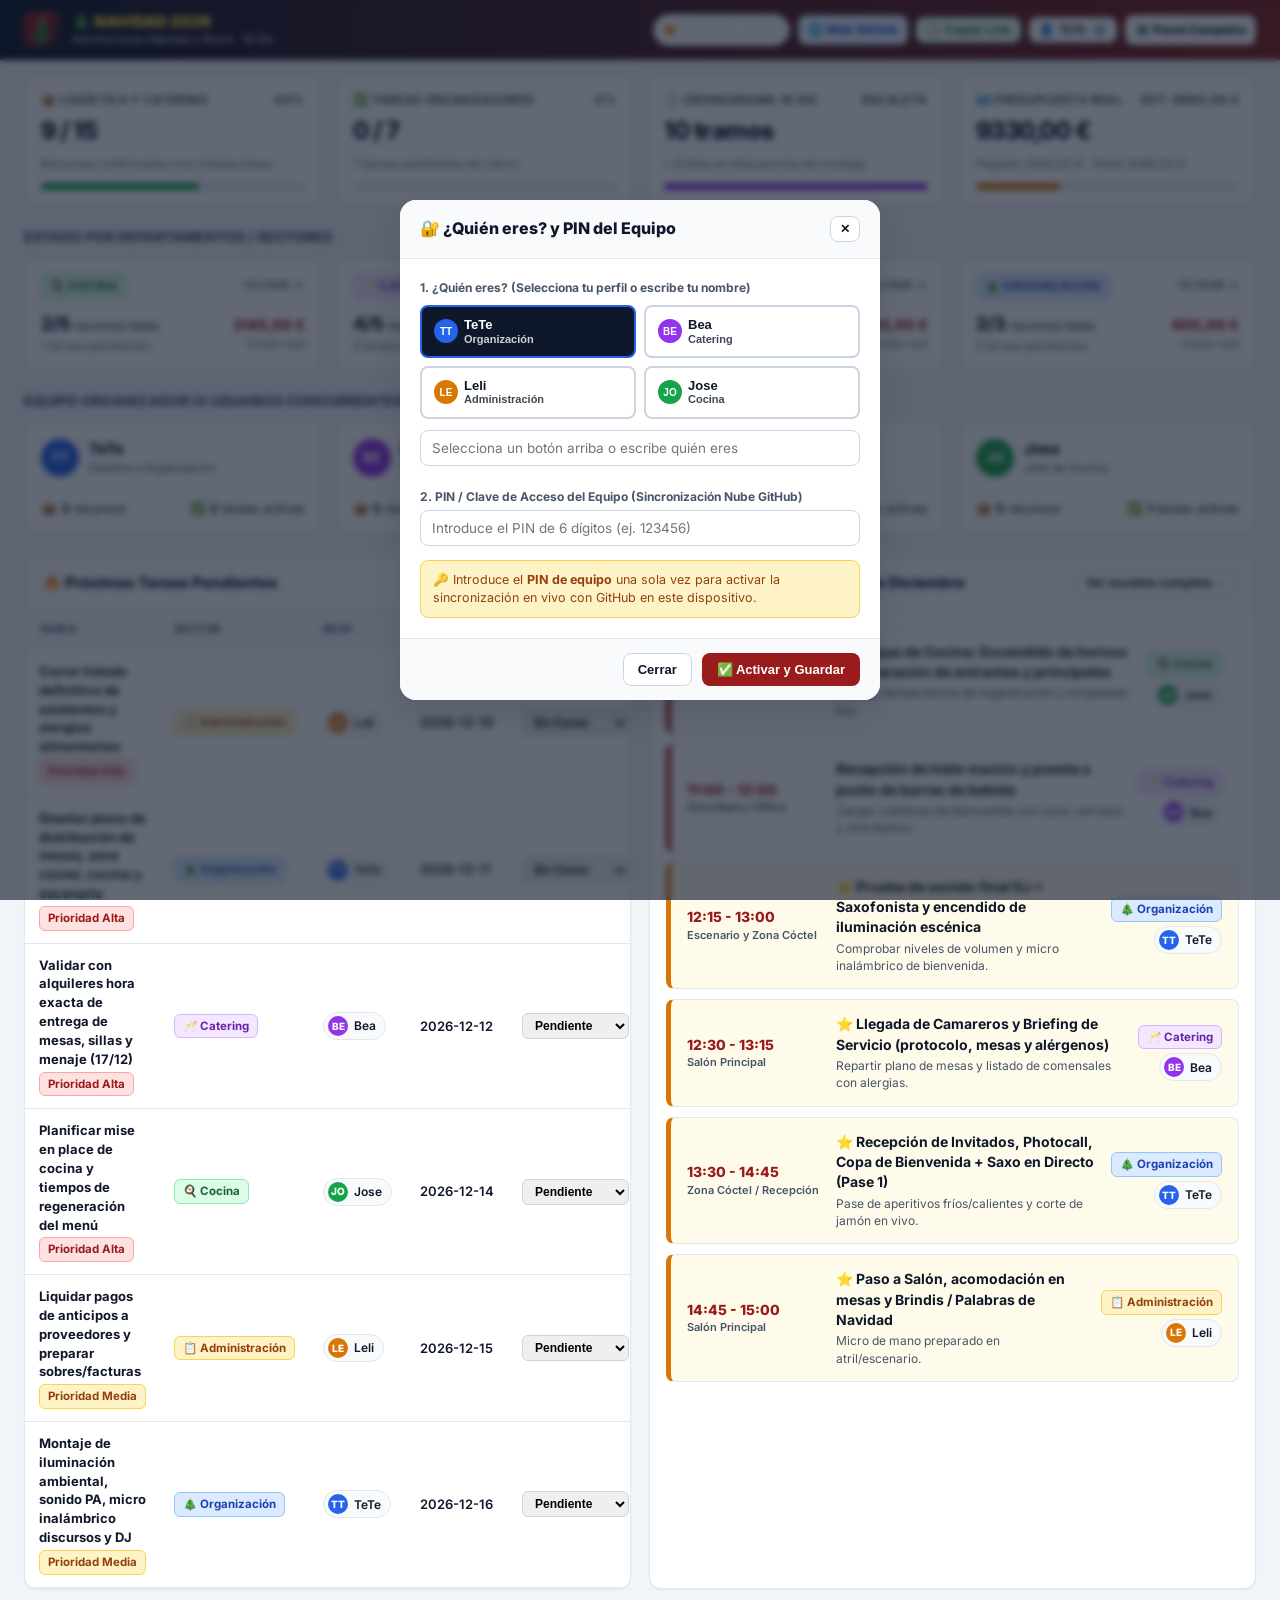
==== movil.html @ 17a79765 "Actualizar movil.html en GitHub Pages (PIN ejemplo genérico, stock y web móvil)" ====
<!DOCTYPE html>
<html lang="es">
<head>
  <meta charset="UTF-8" />
  <meta name="viewport" content="width=device-width, initial-scale=1.0, maximum-scale=5.0, viewport-fit=cover" />
  <title>Navidad 2026 · Modo Sencillo Compañeros (Móvil / Tablet)</title>
  <meta name="description" content="Acceso rápido para incorporar ideas, solicitudes, comidas, utensilios, decoración y consultar/actualizar el stock de la Fiesta de Navidad 2026." />

  <meta name="theme-color" content="#991b1b" />
  <meta name="apple-mobile-web-app-capable" content="yes" />
  <meta name="mobile-web-app-capable" content="yes" />
  <meta name="apple-mobile-web-app-status-bar-style" content="black-translucent" />
  <meta name="apple-mobile-web-app-title" content="Navidad 2026" />

  <link rel="manifest" href="manifest.json" />
  <link rel="icon" type="image/svg+xml" href="img/icon.svg" />
  <link rel="apple-touch-icon" sizes="180x180" href="img/apple-touch-icon.png" />

  <link rel="preconnect" href="https://fonts.googleapis.com" />
  <link rel="preconnect" href="https://fonts.gstatic.com" crossorigin />
  <link href="https://fonts.googleapis.com/css2?family=Inter:wght@400;500;600;700;800;900&display=swap" rel="stylesheet" />

  <link rel="stylesheet" href="css/styles.css" />
</head>
<body data-mode="movil-only">

  <!-- CABECERA ULTRA SENCILLA PARA TELÉFONO Y TABLET -->
  <header class="topbar" style="background:linear-gradient(90deg,#0f172a 0%,#7f1d1d 100%);color:#fff;border-bottom:none;">
    <div class="topbar-left">
      <img src="img/icon.svg" alt="Navidad 2026" style="width:36px;height:36px;border-radius:8px;" />
      <div>
        <div style="font-weight:900;font-size:15.5px;color:#fde047;line-height:1.15;">🎄 NAVIDAD 2026</div>
        <div style="font-size:11.5px;color:#e2e8f0;">Aportaciones Rápidas y Stock · 18 Dic</div>
      </div>
    </div>

    <div class="topbar-actions">
      <div id="sync-status-btn" class="sync-indicator synced" onclick="App.syncNow(true)" title="Sincronizar ahora">
        <span class="sync-dot"></span>
        <span id="sync-status-text">Sincronizado</span>
      </div>

      <a href="https://visualxet.github.io/Navidad2026/" target="_blank" rel="noopener"
        class="btn btn-secondary btn-sm"
        style="background:#eff6ff;border-color:#93c5fd;color:#1d4ed8;font-weight:800;text-decoration:none;"
        title="Abrir Web Online en GitHub Pages">
        🌐 Web GitHub
      </a>

      <button type="button" class="btn btn-secondary btn-sm" onclick="App.copyGitHubLink()"
        id="copy-gh-link-btn"
        style="background:#f0fdf4;border-color:#86efac;color:#166534;font-weight:800;"
        title="Copiar enlace de la web para enviar a compañeros">
        📋 Copiar Link
      </button>

      <button class="btn btn-secondary btn-sm" onclick="App.openAuthModal()" title="Configurar usuario o PIN">
        👤 <span id="topbar-user-label">TeTe</span> ⚙️
      </button>

      <a href="index.html" class="btn btn-secondary btn-sm" style="text-decoration:none;font-weight:800;">
        💻 Panel Completo
      </a>
    </div>
  </header>

  <!-- CONTENEDOR PRINCIPAL MÓVIL / TABLET -->
  <main class="content-container" id="main-view-container" style="padding-top:14px;padding-bottom:40px;">
    <!-- Se inyecta dinámicamente desde js/app.js (renderQuickMobileView) -->
  </main>

  <!-- MODAL UNIVERSAL CRUD (Para editar algún detalle si se desea) -->
  <div class="modal-backdrop" id="crud-modal">
    <div class="modal-box">
      <div class="modal-header">
        <h3 class="modal-title" id="crud-modal-title">Editar Registro</h3>
        <button class="btn btn-secondary btn-sm" onclick="App.closeCrudModal()">✕</button>
      </div>
      <form id="crud-form" onsubmit="App.saveCrudForm(event)">
        <div class="modal-body" id="crud-modal-body"></div>
        <div class="modal-footer">
          <button type="button" class="btn btn-danger" id="crud-delete-btn" style="margin-right:auto;display:none;" onclick="App.deleteCrudRecord()">
            🗑️ Eliminar
          </button>
          <button type="button" class="btn btn-secondary" onclick="App.closeCrudModal()">Cancelar</button>
          <button type="submit" class="btn btn-primary">💾 Guardar</button>
        </div>
      </form>
    </div>
  </div>

  <!-- MODAL DE IDENTIFICACIÓN DE USUARIO Y CLAVE PIN -->
  <div class="modal-backdrop" id="auth-modal">
    <div class="modal-box" style="max-width:480px;">
      <div class="modal-header">
        <h3 class="modal-title">🔐 ¿Quién eres? y PIN del Equipo</h3>
        <button class="btn btn-secondary btn-sm" onclick="App.closeAuthModal()">✕</button>
      </div>
      <form onsubmit="App.saveAuthModal(event)">
        <div class="modal-body">
          <div class="form-group">
            <label for="auth-user-name-input">1. ¿Quién eres? (Selecciona tu perfil o escribe tu nombre)</label>
            <div id="auth-user-grid" style="display:grid;grid-template-columns:repeat(2,1fr);gap:8px;margin-top:4px;"></div>
            <input
              type="text"
              id="auth-user-name-input"
              class="form-control"
              style="margin-top:6px;"
              placeholder="Selecciona un botón arriba o escribe quién eres"
              oninput="App.handleUserNameInput(this.value)"
            />
          </div>

          <div class="form-group" style="margin-top:8px;">
            <label for="auth-pin-input">2. PIN / Clave de Acceso del Equipo (Sincronización Nube GitHub)</label>
            <input
              type="password"
              id="auth-pin-input"
              class="form-control"
              placeholder="Introduce el PIN de 6 dígitos (ej. 123456)"
              autocomplete="current-password"
            />
          </div>

          <div id="auth-status-box" style="padding:10px 12px;border-radius:8px;font-size:12.5px;background:#f8fafc;border:1px solid #cbd5e1;">
            Estado actual: Comprobando credenciales...
          </div>
        </div>
        <div class="modal-footer">
          <button type="button" class="btn btn-secondary" onclick="App.closeAuthModal()">Cerrar</button>
          <button type="submit" class="btn btn-primary">✅ Activar y Guardar</button>
        </div>
      </form>
    </div>
  </div>

  <section id="print-document" aria-hidden="true"></section>
  <script src="js/app.js"></script>
</body>
</html>
---- css/styles.css ----
:root {
  --bg-body: #f1f5f9;
  --bg-surface: #ffffff;
  --bg-subtle: #f8fafc;
  --text-main: #0f172a;
  --text-muted: #475569;
  --text-light: #64748b;
  --border-color: #e2e8f0;
  --border-strong: #cbd5e1;

  --brand-primary: #991b1b;
  --brand-primary-hover: #7f1d1d;
  --brand-gold: #ca8a04;
  --brand-gold-soft: #fef9c3;
  --brand-dark: #0f172a;

  /* Colores de Sector */
  --sec-cocina-bg: #dcfce7;
  --sec-cocina-text: #166534;
  --sec-cocina-border: #86efac;

  --sec-catering-bg: #f3e8ff;
  --sec-catering-text: #6b21a8;
  --sec-catering-border: #d8b4fe;

  --sec-admin-bg: #fef3c7;
  --sec-admin-text: #92400e;
  --sec-admin-border: #fcd34d;

  --sec-org-bg: #dbeafe;
  --sec-org-text: #1e40af;
  --sec-org-border: #93c5fd;

  --radius-sm: 8px;
  --radius-md: 12px;
  --radius-lg: 16px;
  --shadow-sm: 0 1px 2px rgba(15, 23, 42, 0.06);
  --shadow-md: 0 4px 12px rgba(15, 23, 42, 0.08);
  --shadow-lg: 0 12px 28px rgba(15, 23, 42, 0.14);
}

* {
  box-sizing: border-box;
  margin: 0;
  padding: 0;
  -webkit-tap-highlight-color: transparent;
}

html, body {
  font-family: 'Inter', -apple-system, BlinkMacSystemFont, "Segoe UI", Roboto, sans-serif;
  background-color: var(--bg-body);
  color: var(--text-main);
  line-height: 1.45;
  font-size: 14px;
  min-height: 100vh;
}

/* ==========================================================================
   LAYOUT PRINCIPAL (DESKTOP + TABLET + MOBILE PWA)
   ========================================================================== */
.app-shell {
  display: flex;
  min-height: 100vh;
}

/* Sidebar Escritorio */
.sidebar {
  width: 260px;
  background: linear-gradient(180deg, #0f172a 0%, #1e1b4b 60%, #450a0a 100%);
  color: #fff;
  display: flex;
  flex-direction: column;
  position: fixed;
  top: 0;
  left: 0;
  bottom: 0;
  z-index: 40;
  box-shadow: var(--shadow-md);
}

.sidebar-brand {
  padding: 20px 18px;
  border-bottom: 1px solid rgba(255, 255, 255, 0.1);
  display: flex;
  align-items: center;
  gap: 12px;
}

.sidebar-brand img {
  width: 44px;
  height: 44px;
  border-radius: 10px;
  flex-shrink: 0;
}

.sidebar-brand-title {
  font-weight: 800;
  font-size: 16px;
  letter-spacing: -0.02em;
  color: #fde047;
}

.sidebar-brand-sub {
  font-size: 11px;
  color: #cbd5e1;
  margin-top: 2px;
}

.sidebar-user-card {
  margin: 14px 14px 8px;
  padding: 12px;
  background: rgba(255, 255, 255, 0.08);
  border: 1px solid rgba(255, 255, 255, 0.14);
  border-radius: var(--radius-md);
  display: flex;
  align-items: center;
  justify-content: space-between;
  gap: 10px;
}

.user-avatar {
  width: 36px;
  height: 36px;
  border-radius: 50%;
  display: inline-flex;
  align-items: center;
  justify-content: center;
  font-weight: 800;
  font-size: 13px;
  color: #fff;
  flex-shrink: 0;
}

.sidebar-nav {
  flex: 1;
  padding: 10px 12px;
  display: flex;
  flex-direction: column;
  gap: 4px;
  overflow-y: auto;
}

.nav-btn {
  display: flex;
  align-items: center;
  gap: 11px;
  width: 100%;
  padding: 11px 14px;
  border: none;
  border-radius: var(--radius-sm);
  background: transparent;
  color: #cbd5e1;
  font-size: 13.5px;
  font-weight: 600;
  text-align: left;
  cursor: pointer;
  transition: all 0.15s ease;
}

.nav-btn:hover {
  background: rgba(255, 255, 255, 0.08);
  color: #fff;
}

.nav-btn.active {
  background: linear-gradient(90deg, #b91c1c 0%, #991b1b 100%);
  color: #fff;
  box-shadow: 0 4px 12px rgba(185, 28, 28, 0.35);
}

.nav-btn .nav-badge {
  margin-left: auto;
  background: rgba(255, 255, 255, 0.16);
  color: #fff;
  font-size: 11px;
  padding: 2px 7px;
  border-radius: 99px;
}

.sidebar-footer {
  padding: 14px;
  border-top: 1px solid rgba(255, 255, 255, 0.1);
  display: flex;
  flex-direction: column;
  gap: 8px;
}

/* Contenido Principal */
.main-area {
  flex: 1;
  margin-left: 260px;
  display: flex;
  flex-direction: column;
  min-width: 0;
  padding-bottom: 40px;
}

/* Cabecera Superior y Estado de Sincronización */
.topbar {
  background: var(--bg-surface);
  border-bottom: 1px solid var(--border-color);
  padding: 12px 24px;
  display: flex;
  align-items: center;
  justify-content: space-between;
  gap: 14px;
  position: sticky;
  top: 0;
  z-index: 30;
  flex-wrap: wrap;
}

.topbar-left {
  display: flex;
  align-items: center;
  gap: 12px;
}

.view-title {
  font-size: 18px;
  font-weight: 800;
  color: var(--text-main);
  letter-spacing: -0.02em;
}

.countdown-pill {
  background: #fef2f2;
  border: 1px solid #fecaca;
  color: #991b1b;
  font-weight: 700;
  font-size: 12px;
  padding: 4px 10px;
  border-radius: 99px;
  display: inline-flex;
  align-items: center;
  gap: 5px;
}

.topbar-actions {
  display: flex;
  align-items: center;
  gap: 8px;
  flex-wrap: wrap;
}

/* Indicador de Sincronización */
.sync-indicator {
  display: inline-flex;
  align-items: center;
  gap: 6px;
  padding: 6px 12px;
  border-radius: 99px;
  font-size: 12px;
  font-weight: 600;
  border: 1px solid var(--border-color);
  background: var(--bg-subtle);
  cursor: pointer;
}

.sync-dot {
  width: 8px;
  height: 8px;
  border-radius: 50%;
  background: #94a3b8;
}

.sync-indicator.synced .sync-dot { background: #16a34a; box-shadow: 0 0 0 3px #dcfce7; }
.sync-indicator.syncing .sync-dot { background: #2563eb; animation: pulse 1s infinite; }
.sync-indicator.pending .sync-dot { background: #d97706; box-shadow: 0 0 0 3px #fef3c7; }
.sync-indicator.error .sync-dot { background: #dc2626; box-shadow: 0 0 0 3px #fee2e2; }

@keyframes pulse {
  0%, 100% { opacity: 1; transform: scale(1); }
  50% { opacity: 0.4; transform: scale(1.25); }
}

/* ==========================================================================
   BARRA GLOBAL DE FILTROS TRANSVERSALES (4 SECTORES + 4 USUARIOS + BÚSQUEDA)
   ========================================================================== */
.global-filter-bar {
  background: #fff;
  border-bottom: 1px solid var(--border-color);
  padding: 12px 24px;
  display: flex;
  flex-direction: column;
  gap: 10px;
  box-shadow: var(--shadow-sm);
}

.filter-row {
  display: flex;
  align-items: center;
  justify-content: space-between;
  gap: 12px;
  flex-wrap: wrap;
}

.sector-pills, .user-pills {
  display: flex;
  align-items: center;
  gap: 6px;
  flex-wrap: wrap;
}

.filter-label {
  font-size: 11px;
  font-weight: 700;
  text-transform: uppercase;
  letter-spacing: 0.04em;
  color: var(--text-light);
  margin-right: 4px;
}

.pill-btn {
  border: 1px solid var(--border-color);
  background: var(--bg-subtle);
  color: var(--text-muted);
  padding: 5px 11px;
  border-radius: 99px;
  font-size: 12.5px;
  font-weight: 600;
  cursor: pointer;
  display: inline-flex;
  align-items: center;
  gap: 5px;
  transition: all 0.15s ease;
}

.pill-btn:hover {
  border-color: var(--border-strong);
  color: var(--text-main);
}

.pill-btn.active {
  background: var(--brand-dark);
  color: #fff;
  border-color: var(--brand-dark);
}

.pill-btn[data-sector="Cocina"].active { background: #15803d; border-color: #15803d; color: #fff; }
.pill-btn[data-sector="Catering"].active { background: #7e22ce; border-color: #7e22ce; color: #fff; }
.pill-btn[data-sector="Administración"].active { background: #b45309; border-color: #b45309; color: #fff; }
.pill-btn[data-sector="Organización"].active { background: #1d4ed8; border-color: #1d4ed8; color: #fff; }

.filter-controls {
  display: flex;
  align-items: center;
  gap: 8px;
  flex-wrap: wrap;
  flex: 1;
  justify-content: flex-end;
}

.search-input, .select-filter {
  padding: 7px 11px;
  border: 1px solid var(--border-strong);
  border-radius: var(--radius-sm);
  font-size: 13px;
  background: #fff;
  color: var(--text-main);
}

.search-input {
  min-width: 210px;
}

/* ==========================================================================
   CONTENEDOR DE VISTAS, TARJETAS KPI Y TABLAS
   ========================================================================== */
.content-container {
  padding: 20px 24px;
  max-width: 1680px;
  width: 100%;
  margin: 0 auto;
}

.kpi-grid {
  display: grid;
  grid-template-columns: repeat(4, 1fr);
  gap: 14px;
  margin-bottom: 20px;
}

.kpi-card {
  background: var(--bg-surface);
  border: 1px solid var(--border-color);
  border-radius: var(--radius-md);
  padding: 16px;
  box-shadow: var(--shadow-sm);
  display: flex;
  flex-direction: column;
  gap: 6px;
}

.kpi-card-header {
  display: flex;
  align-items: center;
  justify-content: space-between;
  font-size: 12px;
  font-weight: 700;
  color: var(--text-muted);
  text-transform: uppercase;
  letter-spacing: 0.03em;
}

.kpi-value {
  font-size: 24px;
  font-weight: 800;
  color: var(--text-main);
  letter-spacing: -0.02em;
}

.kpi-sub {
  font-size: 12px;
  color: var(--text-light);
}

.progress-bar-track {
  width: 100%;
  height: 7px;
  background: #e2e8f0;
  border-radius: 99px;
  overflow: hidden;
  margin-top: 4px;
}

.progress-bar-fill {
  height: 100%;
  border-radius: 99px;
  transition: width 0.3s ease;
}

/* Botones de Acción */
.btn {
  display: inline-flex;
  align-items: center;
  justify-content: center;
  gap: 6px;
  padding: 8px 14px;
  border-radius: var(--radius-sm);
  font-size: 13px;
  font-weight: 600;
  cursor: pointer;
  border: 1px solid transparent;
  transition: all 0.15s ease;
  white-space: nowrap;
}

.btn-primary {
  background: var(--brand-primary);
  color: #fff;
}
.btn-primary:hover { background: var(--brand-primary-hover); }

.btn-secondary {
  background: #fff;
  color: var(--text-main);
  border-color: var(--border-strong);
}
.btn-secondary:hover { background: var(--bg-subtle); }

.btn-dark {
  background: var(--brand-dark);
  color: #fff;
}
.btn-dark:hover { background: #1e293b; }

.btn-sm {
  padding: 5px 9px;
  font-size: 12px;
}

.btn-danger {
  background: #fee2e2;
  color: #b91c1c;
  border-color: #fecaca;
}
.btn-danger:hover { background: #fecaca; }

/* Badges de Sector, Estado, Prioridad */
.badge {
  display: inline-flex;
  align-items: center;
  gap: 4px;
  padding: 3px 8px;
  border-radius: 6px;
  font-size: 11.5px;
  font-weight: 700;
  white-space: nowrap;
}

.sector-Cocina { background: var(--sec-cocina-bg); color: var(--sec-cocina-text); border: 1px solid var(--sec-cocina-border); }
.sector-Catering { background: var(--sec-catering-bg); color: var(--sec-catering-text); border: 1px solid var(--sec-catering-border); }
.sector-Administración { background: var(--sec-admin-bg); color: var(--sec-admin-text); border: 1px solid var(--sec-admin-border); }
.sector-Organización { background: var(--sec-org-bg); color: var(--sec-org-text); border: 1px solid var(--sec-org-border); }

.status-Pendiente { background: #f1f5f9; color: #475569; border: 1px solid #cbd5e1; }
.status-Solicitado, .status-EnCurso, .status-Parcial { background: #fef3c7; color: #92400e; border: 1px solid #fcd34d; }
.status-Confirmado { background: #dbeafe; color: #1e40af; border: 1px solid #93c5fd; }
.status-EnInstalaciones { background: #e0e7ff; color: #3730a3; border: 1px solid #a5b4fc; }
.status-Completado, .status-Completada, .status-Pagado { background: #dcfce7; color: #166534; border: 1px solid #86efac; }

.prio-Alta { background: #fee2e2; color: #991b1b; border: 1px solid #fca5a5; }
.prio-Media { background: #fef3c7; color: #92400e; border: 1px solid #fcd34d; }
.prio-Baja { background: #e0f2fe; color: #075985; border: 1px solid #7dd3fc; }

.user-chip {
  display: inline-flex;
  align-items: center;
  gap: 6px;
  padding: 3px 9px 3px 4px;
  border-radius: 99px;
  background: var(--bg-subtle);
  border: 1px solid var(--border-color);
  font-size: 12px;
  font-weight: 600;
}

.user-chip-dot {
  width: 20px;
  height: 20px;
  border-radius: 50%;
  color: #fff;
  font-size: 10px;
  font-weight: 800;
  display: inline-flex;
  align-items: center;
  justify-content: center;
}

/* Paneles y Tablas */
.panel-card {
  background: var(--bg-surface);
  border: 1px solid var(--border-color);
  border-radius: var(--radius-md);
  box-shadow: var(--shadow-sm);
  margin-bottom: 20px;
  overflow: hidden;
}

.panel-header {
  padding: 14px 18px;
  border-bottom: 1px solid var(--border-color);
  display: flex;
  align-items: center;
  justify-content: space-between;
  gap: 12px;
  flex-wrap: wrap;
  background: #fcfcfd;
}

.panel-title {
  font-size: 15px;
  font-weight: 800;
  color: var(--text-main);
  display: flex;
  align-items: center;
  gap: 8px;
}

.table-responsive {
  width: 100%;
  overflow-x: auto;
}

.data-table {
  width: 100%;
  border-collapse: collapse;
  text-align: left;
}

.data-table th {
  background: var(--bg-subtle);
  color: var(--text-muted);
  font-size: 11px;
  font-weight: 700;
  text-transform: uppercase;
  letter-spacing: 0.04em;
  padding: 11px 14px;
  border-bottom: 1px solid var(--border-color);
  white-space: nowrap;
}

.data-table td {
  padding: 12px 14px;
  border-bottom: 1px solid var(--border-color);
  vertical-align: middle;
  font-size: 13px;
}

.data-table tr:hover td {
  background-color: #f8fafc;
}

.inline-status-select {
  padding: 4px 8px;
  border-radius: 6px;
  font-size: 12px;
  font-weight: 700;
  border: 1px solid var(--border-strong);
  cursor: pointer;
}

/* Timeline / Escaleta */
.timeline-list {
  display: flex;
  flex-direction: column;
  gap: 10px;
  padding: 16px;
}

.timeline-item {
  display: grid;
  grid-template-columns: 135px 1fr auto;
  gap: 14px;
  padding: 14px 16px;
  border: 1px solid var(--border-color);
  border-left: 5px solid var(--brand-primary);
  border-radius: var(--radius-sm);
  background: #fff;
  align-items: center;
}

.timeline-item.milestone {
  background: #fffbeb;
  border-left-color: #d97706;
}

.timeline-time {
  font-size: 14px;
  font-weight: 800;
  color: var(--brand-primary);
  display: flex;
  flex-direction: column;
}

.timeline-date-badge {
  font-size: 11px;
  color: var(--text-muted);
  font-weight: 600;
}

/* ==========================================================================
   MODALES (FORMULARIOS CRUD Y DESBLOQUEO PIN AES-GCM)
   ========================================================================== */
.modal-backdrop {
  position: fixed;
  inset: 0;
  background: rgba(15, 23, 42, 0.65);
  backdrop-filter: blur(3px);
  z-index: 100;
  display: none;
  align-items: center;
  justify-content: center;
  padding: 16px;
}

.modal-backdrop.open {
  display: flex;
}

.modal-box {
  background: #fff;
  border-radius: var(--radius-lg);
  width: 100%;
  max-width: 680px;
  max-height: 92vh;
  display: flex;
  flex-direction: column;
  box-shadow: var(--shadow-lg);
  overflow: hidden;
}

.modal-header {
  padding: 16px 20px;
  border-bottom: 1px solid var(--border-color);
  display: flex;
  align-items: center;
  justify-content: space-between;
  background: var(--bg-subtle);
}

.modal-title {
  font-size: 16px;
  font-weight: 800;
}

.modal-body {
  padding: 20px;
  overflow-y: auto;
  display: flex;
  flex-direction: column;
  gap: 14px;
}

.form-grid {
  display: grid;
  grid-template-columns: repeat(2, 1fr);
  gap: 12px;
}

.form-group {
  display: flex;
  flex-direction: column;
  gap: 5px;
}

.form-group.full {
  grid-column: 1 / -1;
}

.form-group label {
  font-size: 12px;
  font-weight: 700;
  color: var(--text-muted);
}

.form-control {
  padding: 9px 11px;
  border: 1px solid var(--border-strong);
  border-radius: var(--radius-sm);
  font-size: 13.5px;
  font-family: inherit;
}

.modal-footer {
  padding: 14px 20px;
  border-top: 1px solid var(--border-color);
  background: var(--bg-subtle);
  display: flex;
  justify-content: flex-end;
  gap: 10px;
}

/* Barra Inferior Mobile (Oculta en Desktop) */
.bottom-nav {
  display: none;
}

/* Contenedor de Impresión A4 (Oculto en pantalla, visible en @media print) */
#print-document {
  display: none;
}

/* ==========================================================================
   RESPONSIVE: TABLETS Y MÓVILES (iPhone / iPad / Android)
   ========================================================================== */
@media (max-width: 1024px) {
  .kpi-grid {
    grid-template-columns: repeat(2, 1fr);
  }
}

@media (max-width: 768px) {
  .sidebar {
    display: none;
  }

  .main-area {
    margin-left: 0;
    padding-bottom: calc(76px + env(safe-area-inset-bottom, 0px));
  }

  .topbar {
    padding: 10px 14px;
  }

  .global-filter-bar {
    padding: 10px 14px;
  }

  .content-container {
    padding: 14px;
  }

  .kpi-grid {
    grid-template-columns: repeat(2, 1fr);
    gap: 10px;
  }

  .kpi-value {
    font-size: 20px;
  }

  .form-grid {
    grid-template-columns: 1fr;
  }

  .timeline-item {
    grid-template-columns: 1fr;
    gap: 8px;
  }

  .bottom-nav {
    display: grid;
    grid-template-columns: repeat(5, 1fr);
    position: fixed;
    bottom: 0;
    left: 0;
    right: 0;
    background: #0f172a;
    border-top: 1px solid rgba(255, 255, 255, 0.15);
    padding: 6px 4px calc(6px + env(safe-area-inset-bottom, 0px));
    z-index: 50;
  }

  .bottom-nav-btn {
    background: none;
    border: none;
    color: #94a3b8;
    display: flex;
    flex-direction: column;
    align-items: center;
    justify-content: center;
    gap: 3px;
    font-size: 10.5px;
    font-weight: 600;
    padding: 6px 2px;
    border-radius: 8px;
    cursor: pointer;
  }

  .bottom-nav-btn.active {
    color: #fde047;
    background: rgba(255, 255, 255, 0.08);
  }

  .bottom-nav-icon {
    font-size: 17px;
  }
}

/* ==========================================================================
   MOTOR DE IMPRESIÓN INTELIGENTE (@media print - A4 BLANCO Y NEGRO LIMPIO)
   ========================================================================== */
@media print {
  @page {
    size: A4 portrait;
    margin: 12mm 10mm;
  }

  html, body {
    background: #ffffff !important;
    color: #000000 !important;
    font-size: 10pt !important;
    line-height: 1.3 !important;
  }

  /* Ocultar absolutamente toda la interfaz interactiva */
  .app-shell,
  .sidebar,
  .topbar,
  .global-filter-bar,
  .bottom-nav,
  .modal-backdrop,
  .no-print {
    display: none !important;
  }

  /* Mostrar únicamente el documento dinámico de impresión A4 */
  #print-document {
    display: block !important;
    width: 100% !important;
    color: #000 !important;
    background: #fff !important;
  }

  .print-header {
    border-bottom: 2px solid #000;
    padding-bottom: 8px;
    margin-bottom: 12px;
    display: flex;
    justify-content: space-between;
    align-items: flex-end;
  }

  .print-title {
    font-size: 15pt;
    font-weight: 800;
    text-transform: uppercase;
    color: #000;
  }

  .print-subtitle {
    font-size: 10.5pt;
    font-weight: 700;
    margin-top: 3px;
    color: #222;
  }

  .print-meta {
    text-align: right;
    font-size: 8.5pt;
    color: #333;
  }

  .print-filter-banner {
    border: 1px solid #000;
    padding: 6px 10px;
    margin-bottom: 12px;
    font-size: 9.5pt;
    background: #f5f5f5 !important;
    -webkit-print-color-adjust: exact;
    print-color-adjust: exact;
  }

  .print-summary-strip {
    display: flex;
    gap: 16px;
    margin-bottom: 12px;
    border: 1px solid #666;
    padding: 6px 10px;
    font-size: 9.5pt;
    font-weight: 700;
  }

  .print-table {
    width: 100%;
    border-collapse: collapse;
    margin-bottom: 14px;
    font-size: 9pt;
  }

  .print-table th,
  .print-table td {
    border: 1px solid #333 !important;
    padding: 5px 6px !important;
    text-align: left;
    vertical-align: top;
    color: #000 !important;
  }

  .print-table th {
    background: #e5e5e5 !important;
    font-weight: 800;
    text-transform: uppercase;
    font-size: 8pt;
    -webkit-print-color-adjust: exact;
    print-color-adjust: exact;
  }

  .print-table tr {
    page-break-inside: avoid;
    break-inside: avoid;
  }

  .print-check-box {
    display: inline-block;
    width: 11px;
    height: 11px;
    border: 1.5px solid #000;
    margin-right: 4px;
    vertical-align: middle;
  }

  .print-footer {
    margin-top: 14px;
    padding-top: 6px;
    border-top: 1px solid #666;
    font-size: 8pt;
    display: flex;
    justify-content: space-between;
    color: #333;
  }
}
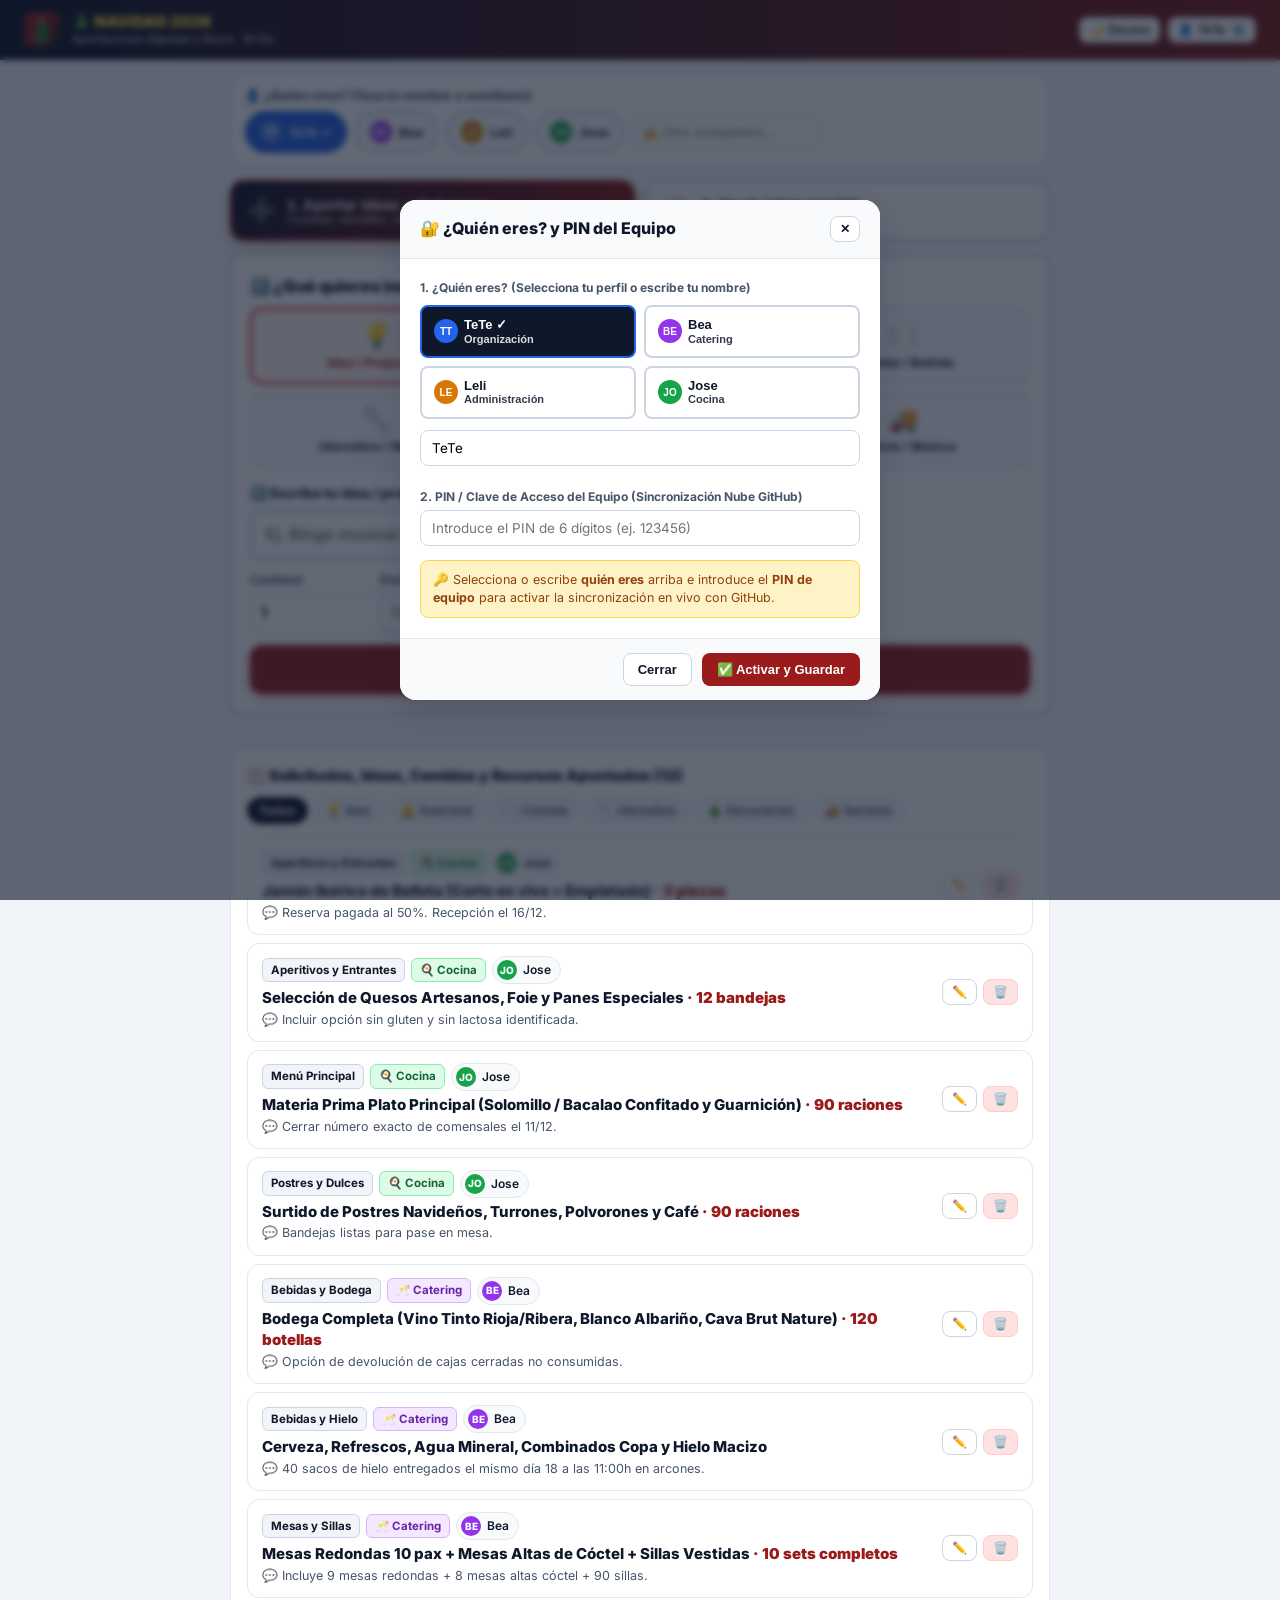
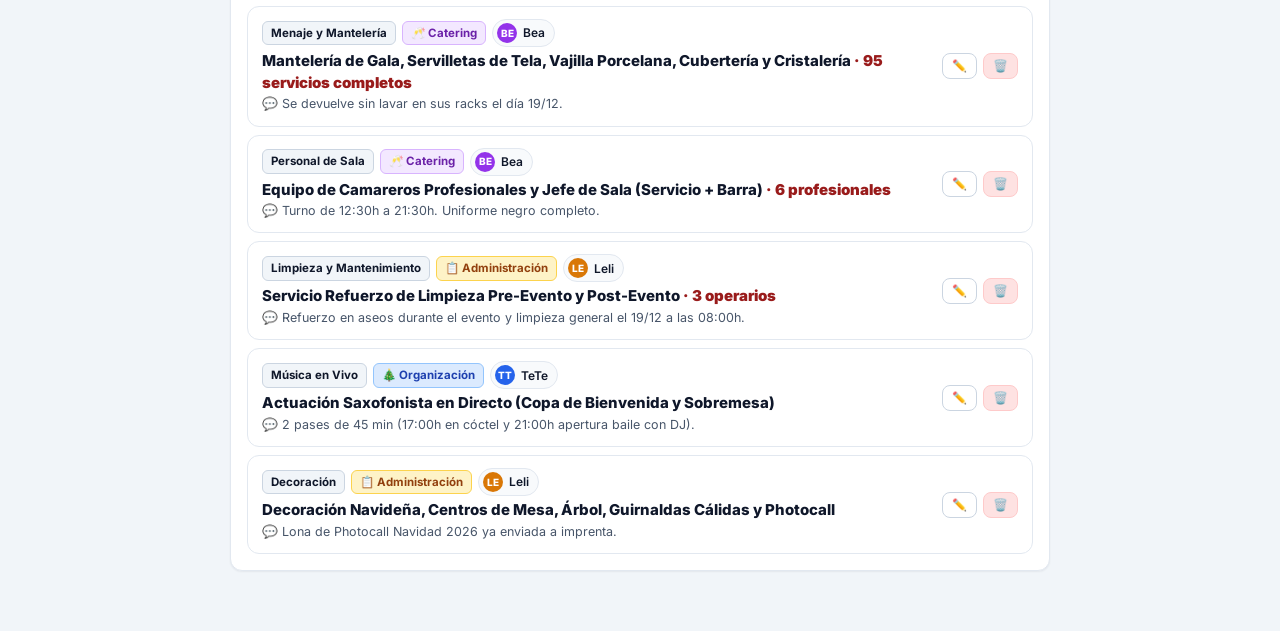
==== commit 8ad510f6: "Actualizar movil.html en GitHub Pages (PIN ejemplo genérico, stock y web móvil)" ====
--- a/movil.html
+++ b/movil.html
@@ -35,32 +35,14 @@
     </div>
 
     <div class="topbar-actions">
-      <div id="sync-status-btn" class="sync-indicator synced" onclick="App.syncNow(true)" title="Sincronizar ahora">
-        <span class="sync-dot"></span>
-        <span id="sync-status-text">Sincronizado</span>
-      </div>
-
-      <a href="https://visualxet.github.io/Navidad2026/" target="_blank" rel="noopener"
-        class="btn btn-secondary btn-sm"
-        style="background:#eff6ff;border-color:#93c5fd;color:#1d4ed8;font-weight:800;text-decoration:none;"
-        title="Abrir Web Online en GitHub Pages">
-        🌐 Web GitHub
-      </a>
-
-      <button type="button" class="btn btn-secondary btn-sm" onclick="App.copyGitHubLink()"
-        id="copy-gh-link-btn"
-        style="background:#f0fdf4;border-color:#86efac;color:#166534;font-weight:800;"
-        title="Copiar enlace de la web para enviar a compañeros">
-        📋 Copiar Link
+      <button type="button" class="btn btn-secondary btn-sm" id="theme-toggle-btn" onclick="App.toggleTheme()"
+        title="Cambiar entre modo oscuro y claro" style="font-weight:800;">
+        🌙 Oscuro
       </button>
 
       <button class="btn btn-secondary btn-sm" onclick="App.openAuthModal()" title="Configurar usuario o PIN">
         👤 <span id="topbar-user-label">TeTe</span> ⚙️
       </button>
-
-      <a href="index.html" class="btn btn-secondary btn-sm" style="text-decoration:none;font-weight:800;">
-        💻 Panel Completo
-      </a>
     </div>
   </header>
 
--- a/css/styles.css
+++ b/css/styles.css
@@ -831,6 +831,192 @@
 }
 
 /* ==========================================================================
+   MODO SENCILLO PARA TELÉFONO Y TABLET (DIVIDIDO EN DOS: APORTAR Y STOCK)
+   ========================================================================== */
+.quick-mobile-wrapper {
+  max-width: 820px;
+  margin: 0 auto;
+  display: flex;
+  flex-direction: column;
+  gap: 14px;
+}
+
+.quick-toast {
+  background: #dcfce7;
+  border: 2px solid #22c55e;
+  color: #14532d;
+  padding: 12px 16px;
+  border-radius: 12px;
+  font-weight: 800;
+  font-size: 14px;
+  box-shadow: var(--shadow-sm);
+}
+
+.quick-user-bar {
+  background: #fff;
+  border: 1px solid var(--border-color);
+  border-radius: 14px;
+  padding: 12px 14px;
+  box-shadow: var(--shadow-sm);
+}
+
+.quick-user-chips {
+  display: flex;
+  align-items: center;
+  gap: 8px;
+  flex-wrap: wrap;
+}
+
+.quick-user-btn {
+  display: inline-flex;
+  align-items: center;
+  gap: 7px;
+  padding: 8px 13px;
+  border-radius: 99px;
+  border: 2px solid var(--border-strong);
+  background: #f8fafc;
+  color: var(--text-main);
+  font-weight: 800;
+  font-size: 13px;
+  cursor: pointer;
+  transition: all 0.15s ease;
+}
+
+.quick-two-tabs {
+  display: grid;
+  grid-template-columns: repeat(2, 1fr);
+  gap: 10px;
+}
+
+.quick-big-tab {
+  display: flex;
+  align-items: center;
+  gap: 12px;
+  padding: 14px 16px;
+  border-radius: 14px;
+  border: 2px solid var(--border-strong);
+  background: #fff;
+  color: var(--text-main);
+  text-align: left;
+  cursor: pointer;
+  transition: all 0.15s ease;
+  box-shadow: var(--shadow-sm);
+}
+
+.quick-big-tab.active {
+  background: linear-gradient(135deg, #0f172a 0%, #991b1b 100%);
+  color: #fff;
+  border-color: #991b1b;
+  box-shadow: 0 6px 16px rgba(153, 27, 27, 0.25);
+}
+
+.quick-type-grid {
+  display: grid;
+  grid-template-columns: repeat(3, 1fr);
+  gap: 8px;
+}
+
+.quick-type-btn {
+  display: flex;
+  flex-direction: column;
+  align-items: center;
+  justify-content: center;
+  gap: 5px;
+  padding: 12px 8px;
+  border-radius: 12px;
+  border: 2px solid var(--border-color);
+  background: #f8fafc;
+  color: var(--text-main);
+  cursor: pointer;
+  text-align: center;
+  transition: all 0.15s ease;
+}
+
+.quick-type-btn:hover {
+  border-color: var(--border-strong);
+  background: #f1f5f9;
+}
+
+.quick-type-btn.active {
+  background: #fef2f2;
+  border-color: #dc2626;
+  color: #991b1b;
+  box-shadow: 0 0 0 2px rgba(220, 38, 38, 0.15);
+}
+
+.quick-feed-item {
+  display: flex;
+  align-items: center;
+  justify-content: space-between;
+  gap: 12px;
+  padding: 12px 14px;
+  border: 1px solid var(--border-color);
+  border-radius: 12px;
+  background: #fff;
+}
+
+.quick-stock-card {
+  display: flex;
+  align-items: center;
+  justify-content: space-between;
+  gap: 12px;
+  padding: 12px 14px;
+  border: 1px solid var(--border-color);
+  border-left: 5px solid #16a34a;
+  border-radius: 12px;
+  background: #fff;
+  flex-wrap: wrap;
+}
+
+.quick-stock-stepper {
+  display: flex;
+  align-items: center;
+  gap: 5px;
+}
+
+.stepper-btn {
+  min-width: 36px;
+  height: 36px;
+  padding: 0 8px;
+  border-radius: 8px;
+  border: 1px solid var(--border-strong);
+  background: #f1f5f9;
+  color: var(--text-main);
+  font-weight: 800;
+  font-size: 13px;
+  cursor: pointer;
+}
+
+.stepper-btn.plus {
+  background: #dcfce7;
+  border-color: #86efac;
+  color: #166534;
+}
+
+.stepper-value {
+  min-width: 58px;
+  text-align: center;
+  line-height: 1.1;
+  padding: 0 4px;
+}
+
+@media (max-width: 640px) {
+  .quick-two-tabs {
+    grid-template-columns: 1fr;
+  }
+  .quick-type-grid {
+    grid-template-columns: repeat(2, 1fr);
+  }
+  .quick-stock-form-grid {
+    grid-template-columns: 1fr 1fr !important;
+  }
+  .quick-stock-form-grid > div:first-child,
+  .quick-stock-form-grid > button {
+    grid-column: 1 / -1;
+  }
+}
+
+/* ==========================================================================
    MOTOR DE IMPRESIÓN INTELIGENTE (@media print - A4 BLANCO Y NEGRO LIMPIO)
    ========================================================================== */
 @media print {
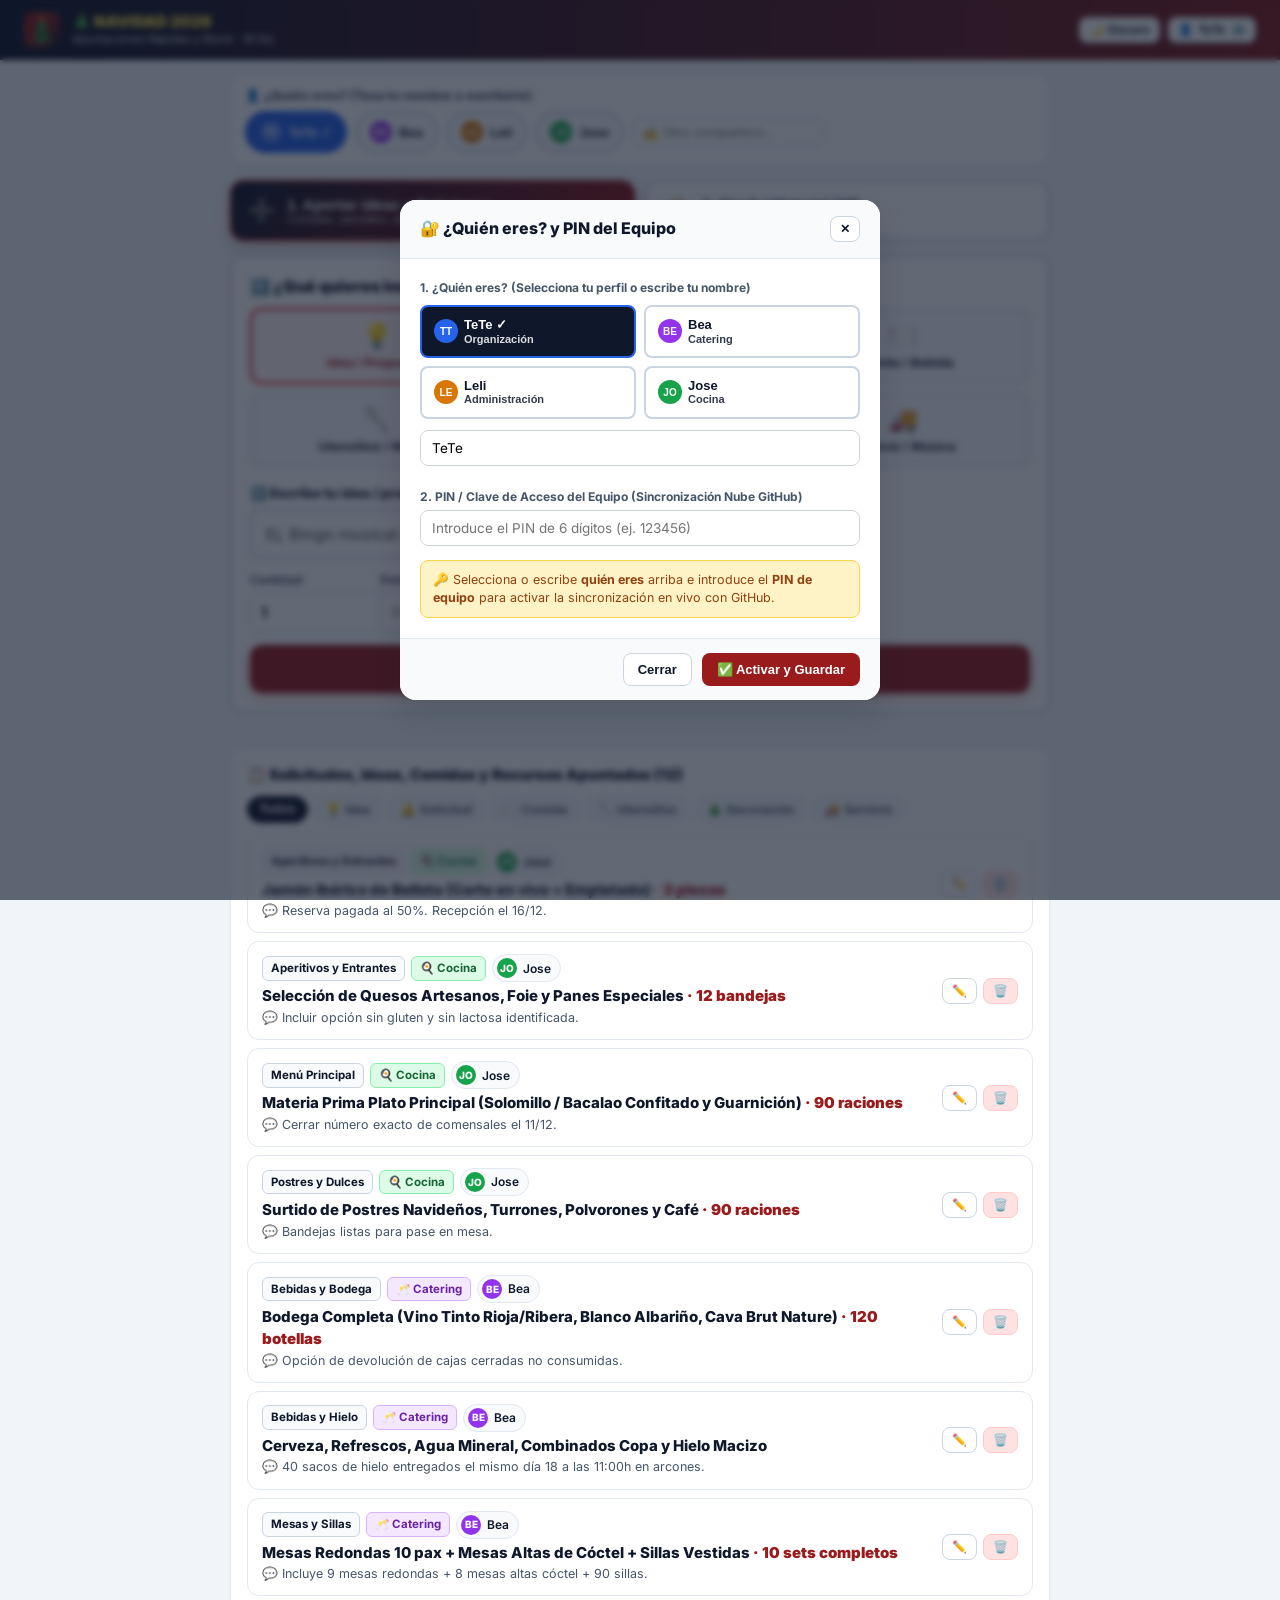
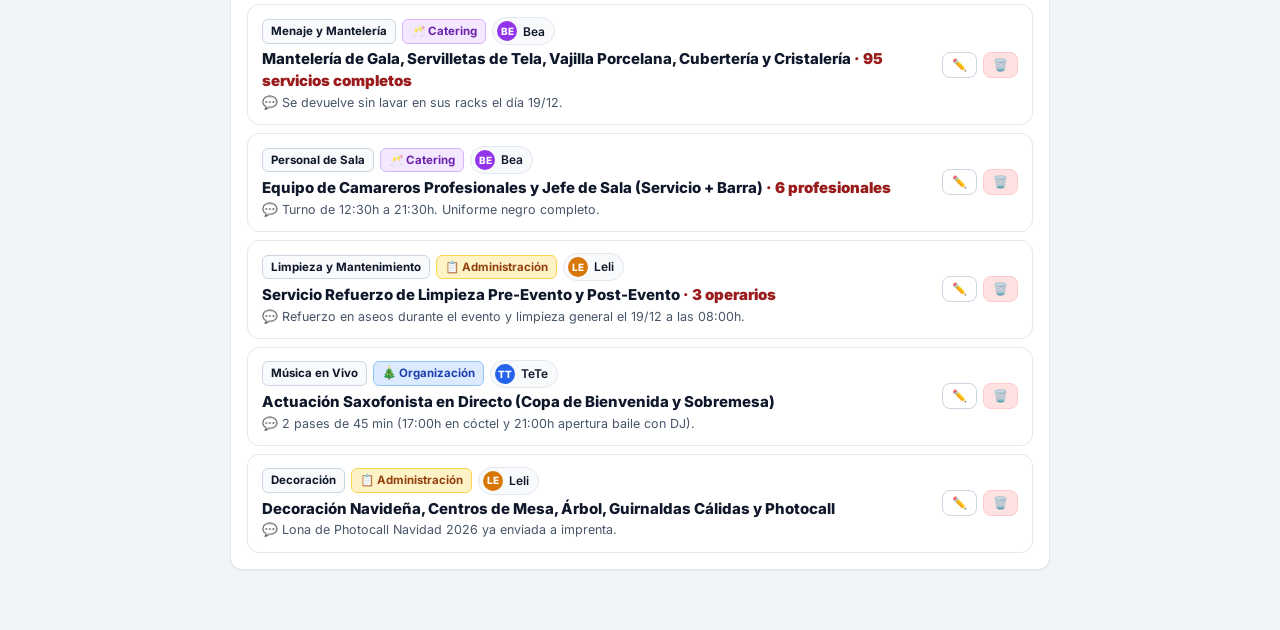
==== commit 56860fb5: "Actualizar movil.html en GitHub Pages (PIN ejemplo genérico, stock y web móvil)" ====
--- a/movil.html
+++ b/movil.html
@@ -20,7 +20,52 @@
   <link rel="preconnect" href="https://fonts.gstatic.com" crossorigin />
   <link href="https://fonts.googleapis.com/css2?family=Inter:wght@400;500;600;700;800;900&display=swap" rel="stylesheet" />
 
-  <link rel="stylesheet" href="css/styles.css" />
+  <link rel="stylesheet" href="css/styles.css?v=6" />
+  <style>
+    .topbar-left { flex-wrap: wrap !important; gap: 8px 12px !important; }
+    .countdown-pill { display: inline-block !important; white-space: nowrap !important; flex-shrink: 0 !important; font-size: 13px !important; font-weight: 800 !important; padding: 5px 12px !important; line-height: 1.3 !important; }
+    .quick-submit-btn, .quick-mobile-wrapper form button[type="submit"] { width: 100% !important; white-space: normal !important; word-break: break-word !important; text-align: center !important; line-height: 1.3 !important; padding: 13px 16px !important; font-size: 15px !important; }
+    html[data-theme="dark"], body.dark-theme {
+      --bg-body: #0b1120 !important; --bg-surface: #1e293b !important; --bg-subtle: #0f172a !important;
+      --text-main: #f8fafc !important; --text-muted: #cbd5e1 !important; --text-light: #94a3b8 !important;
+      --border-color: #334155 !important; --border-strong: #475569 !important;
+      background-color: #0b1120 !important; color: #f8fafc !important;
+    }
+    html[data-theme="dark"] .panel-card, html[data-theme="dark"] .modal-box, html[data-theme="dark"] .quick-user-bar,
+    html[data-theme="dark"] .quick-big-tab:not(.active), html[data-theme="dark"] .quick-feed-item, html[data-theme="dark"] .quick-stock-card {
+      background: #1e293b !important; color: #f8fafc !important; border-color: #334155 !important;
+    }
+    html[data-theme="dark"] .quick-type-btn:not(.active), html[data-theme="dark"] .quick-user-btn:not(.active),
+    html[data-theme="dark"] .btn-secondary, html[data-theme="dark"] .form-control, html[data-theme="dark"] .search-input,
+    html[data-theme="dark"] .stepper-btn:not(.plus) {
+      background: #0f172a !important; color: #f8fafc !important; border-color: #475569 !important;
+    }
+  </style>
+  <script>
+    window.applyNavidadTheme = function (theme) {
+      var isDark = theme === 'dark';
+      document.documentElement.setAttribute('data-theme', isDark ? 'dark' : 'light');
+      document.documentElement.classList.toggle('dark-theme', isDark);
+      if (document.body) {
+        document.body.setAttribute('data-theme', isDark ? 'dark' : 'light');
+        document.body.classList.toggle('dark-theme', isDark);
+      }
+      var btns = document.querySelectorAll('#theme-toggle-btn, .theme-toggle-btn');
+      for (var i = 0; i < btns.length; i++) {
+        btns[i].innerHTML = isDark ? '☀️ Claro' : '🌙 Oscuro';
+      }
+    };
+    window.toggleNavidadTheme = function () {
+      var cur = localStorage.getItem('navidad2026_theme') || 'light';
+      var next = cur === 'dark' ? 'light' : 'dark';
+      localStorage.setItem('navidad2026_theme', next);
+      if (window.App) window.App.theme = next;
+      window.applyNavidadTheme(next);
+    };
+    document.addEventListener('DOMContentLoaded', function () {
+      window.applyNavidadTheme(localStorage.getItem('navidad2026_theme') || 'light');
+    });
+  </script>
 </head>
 <body data-mode="movil-only">
 
@@ -35,7 +80,7 @@
     </div>
 
     <div class="topbar-actions">
-      <button type="button" class="btn btn-secondary btn-sm" id="theme-toggle-btn" onclick="App.toggleTheme()"
+      <button type="button" class="btn btn-secondary btn-sm theme-toggle-btn" id="theme-toggle-btn" onclick="window.toggleNavidadTheme()"
         title="Cambiar entre modo oscuro y claro" style="font-weight:800;">
         🌙 Oscuro
       </button>
@@ -117,7 +162,7 @@
   </div>
 
   <section id="print-document" aria-hidden="true"></section>
-  <script src="js/app.js"></script>
+  <script src="js/app.js?v=6"></script>
 </body>
 </html>
 
--- a/css/styles.css
+++ b/css/styles.css
@@ -213,7 +213,8 @@
 .topbar-left {
   display: flex;
   align-items: center;
-  gap: 12px;
+  gap: 8px 12px;
+  flex-wrap: wrap;
 }
 
 .view-title {
@@ -221,19 +222,21 @@
   font-weight: 800;
   color: var(--text-main);
   letter-spacing: -0.02em;
+  line-height: 1.25;
 }
 
 .countdown-pill {
   background: #fef2f2;
-  border: 1px solid #fecaca;
+  border: 1.5px solid #fca5a5;
   color: #991b1b;
-  font-weight: 700;
-  font-size: 12px;
-  padding: 4px 10px;
+  font-weight: 800;
+  font-size: 13px;
+  padding: 5px 12px;
   border-radius: 99px;
-  display: inline-flex;
-  align-items: center;
-  gap: 5px;
+  display: inline-block;
+  white-space: nowrap;
+  line-height: 1.3;
+  flex-shrink: 0;
 }
 
 .topbar-actions {
@@ -1000,6 +1003,45 @@
   padding: 0 4px;
 }
 
+.quick-stock-add-box {
+  border: 2px solid #86efac;
+  background: #f0fdf4;
+}
+
+.quick-stock-add-title,
+.quick-stock-add-label {
+  color: #166534;
+}
+
+.quick-submit-btn {
+  width: 100%;
+  white-space: normal !important;
+  word-break: break-word;
+  text-align: center;
+  line-height: 1.3;
+  padding: 13px 16px !important;
+  font-size: 15px !important;
+  font-weight: 800 !important;
+  border-radius: 12px !important;
+  box-shadow: 0 4px 14px rgba(153, 27, 27, 0.28);
+}
+
+/* En vista móvil / Aportar Rápido y Stock, ocultar botones de gestión (GitHub, copiar link, sincronizar, actualizar web, imprimir, excel) */
+body[data-view="quick"] .mgmt-only-action,
+body[data-mode="movil-only"] .mgmt-only-action,
+body[data-view="quick"] #sync-status-btn,
+body[data-mode="movil-only"] #sync-status-btn {
+  display: none !important;
+}
+
+@media (max-width: 768px) {
+  .mgmt-only-action,
+  .mgmt-only-desktop,
+  #sync-status-btn {
+    display: none !important;
+  }
+}
+
 @media (max-width: 640px) {
   .quick-two-tabs {
     grid-template-columns: 1fr;
@@ -1014,6 +1056,109 @@
   .quick-stock-form-grid > button {
     grid-column: 1 / -1;
   }
+}
+
+/* ==========================================================================
+   MODO OSCURO / CLARO (TANTO EN GESTIÓN COMO EN MÓVIL)
+   ========================================================================== */
+[data-theme="dark"],
+body.dark-theme {
+  --bg-body: #0b1120;
+  --bg-surface: #1e293b;
+  --bg-subtle: #0f172a;
+  --text-main: #f8fafc;
+  --text-muted: #cbd5e1;
+  --text-light: #94a3b8;
+  --border-color: #334155;
+  --border-strong: #475569;
+}
+
+[data-theme="dark"] .countdown-pill {
+  background: rgba(220, 38, 38, 0.22);
+  border-color: #f87171;
+  color: #fecaca;
+}
+
+[data-theme="dark"] .topbar,
+[data-theme="dark"] .global-filter-bar,
+[data-theme="dark"] .panel-card,
+[data-theme="dark"] .kpi-card,
+[data-theme="dark"] .modal-box,
+[data-theme="dark"] .quick-user-bar,
+[data-theme="dark"] .quick-big-tab,
+[data-theme="dark"] .quick-feed-item,
+[data-theme="dark"] .quick-stock-card,
+[data-theme="dark"] .timeline-item {
+  background: var(--bg-surface);
+  color: var(--text-main);
+  border-color: var(--border-color);
+}
+
+[data-theme="dark"] .quick-big-tab.active {
+  background: linear-gradient(135deg, #1e1b4b 0%, #b91c1c 100%);
+  color: #ffffff;
+  border-color: #ef4444;
+}
+
+[data-theme="dark"] .quick-type-btn,
+[data-theme="dark"] .quick-user-btn,
+[data-theme="dark"] .pill-btn,
+[data-theme="dark"] .btn-secondary,
+[data-theme="dark"] .stepper-btn {
+  background: #0f172a;
+  color: var(--text-main);
+  border-color: var(--border-strong);
+}
+
+[data-theme="dark"] .quick-type-btn.active {
+  background: rgba(220, 38, 38, 0.22);
+  border-color: #f87171;
+  color: #fecaca;
+}
+
+[data-theme="dark"] .pill-btn.active {
+  background: var(--brand-primary);
+  color: #fff;
+  border-color: var(--brand-primary);
+}
+
+[data-theme="dark"] .stepper-btn.plus {
+  background: rgba(22, 163, 74, 0.25);
+  border-color: #4ade80;
+  color: #86efac;
+}
+
+[data-theme="dark"] .quick-stock-add-box {
+  background: rgba(22, 163, 74, 0.14);
+  border-color: #22c55e;
+}
+
+[data-theme="dark"] .quick-stock-add-title,
+[data-theme="dark"] .quick-stock-add-label {
+  color: #86efac;
+}
+
+[data-theme="dark"] .form-control,
+[data-theme="dark"] .search-input,
+[data-theme="dark"] .select-filter {
+  background: #0f172a;
+  color: #f8fafc;
+  border-color: var(--border-strong);
+}
+
+[data-theme="dark"] .data-table th {
+  background: #0f172a;
+  color: #cbd5e1;
+  border-color: var(--border-color);
+}
+
+[data-theme="dark"] .data-table td {
+  border-color: var(--border-color);
+  color: var(--text-main);
+}
+
+[data-theme="dark"] .data-table tbody tr:hover {
+  background: rgba(255, 255, 255, 0.04);
 }
 
 /* ==========================================================================
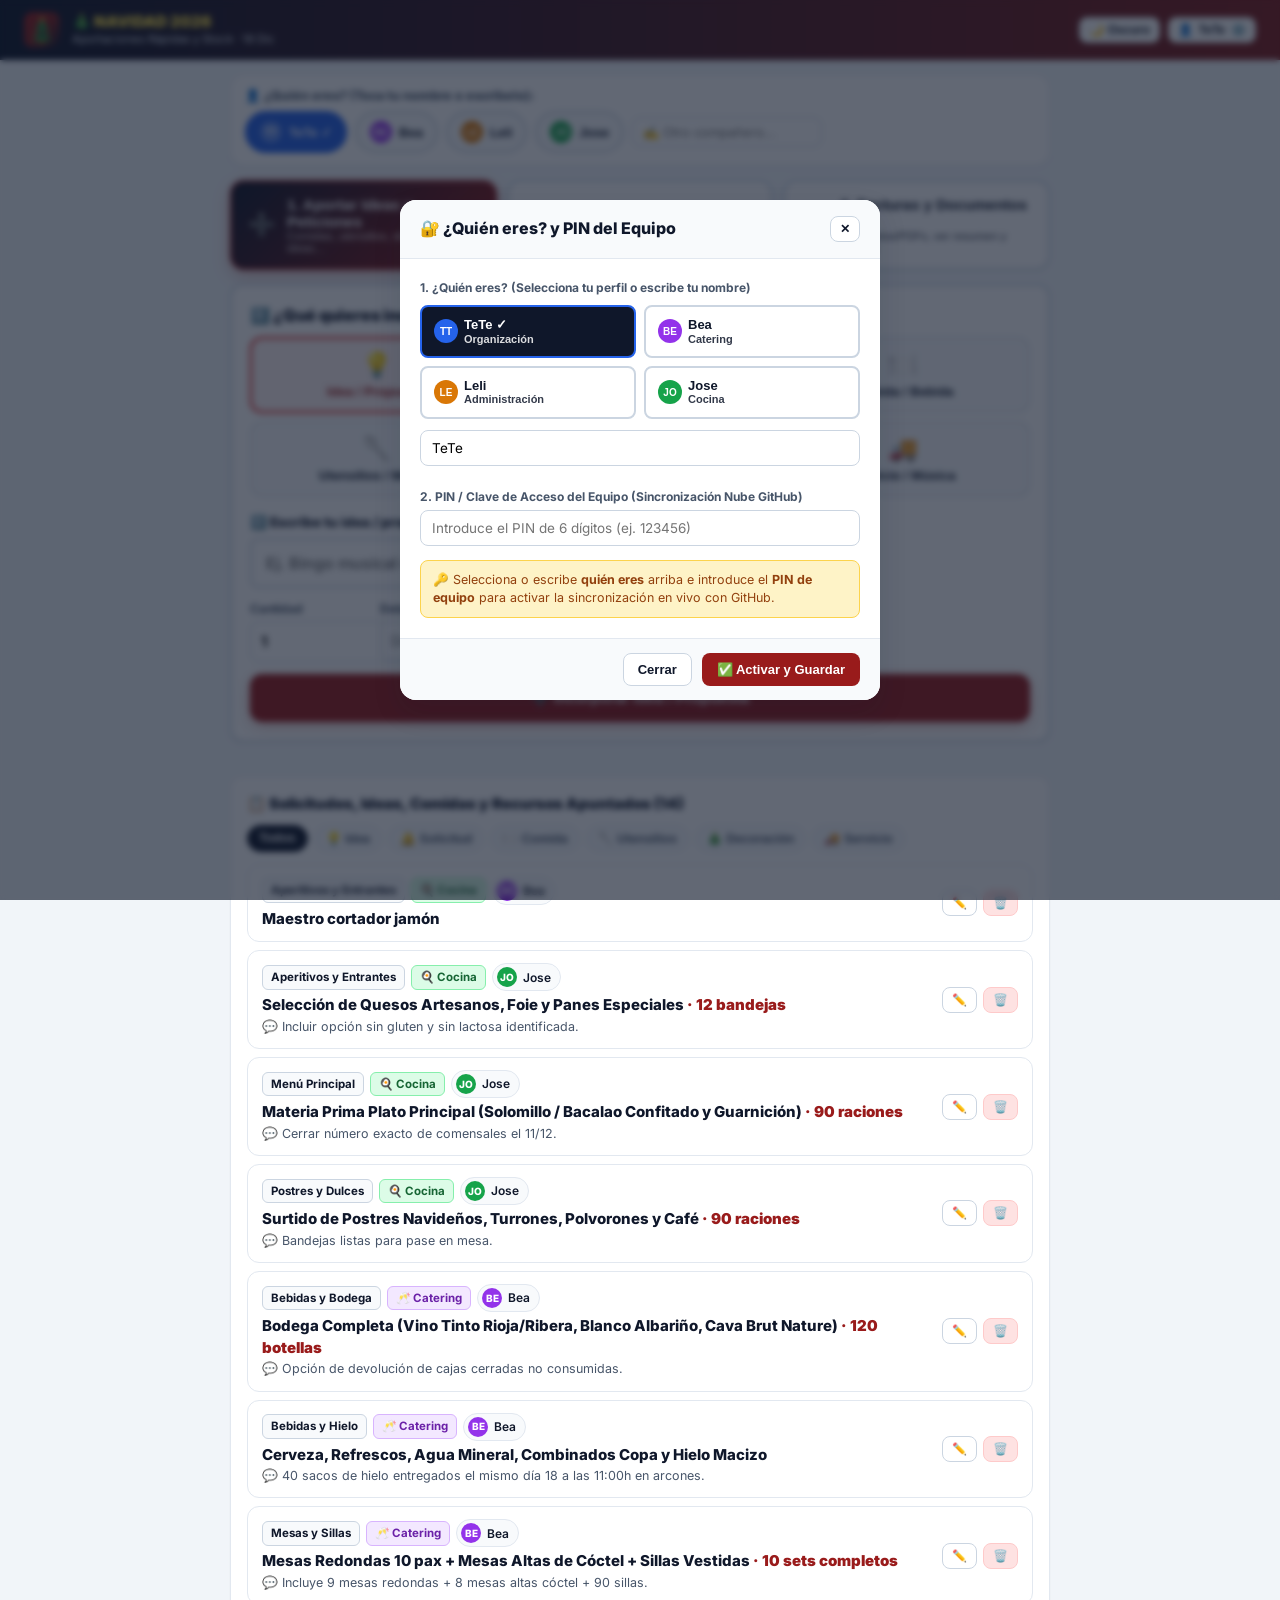
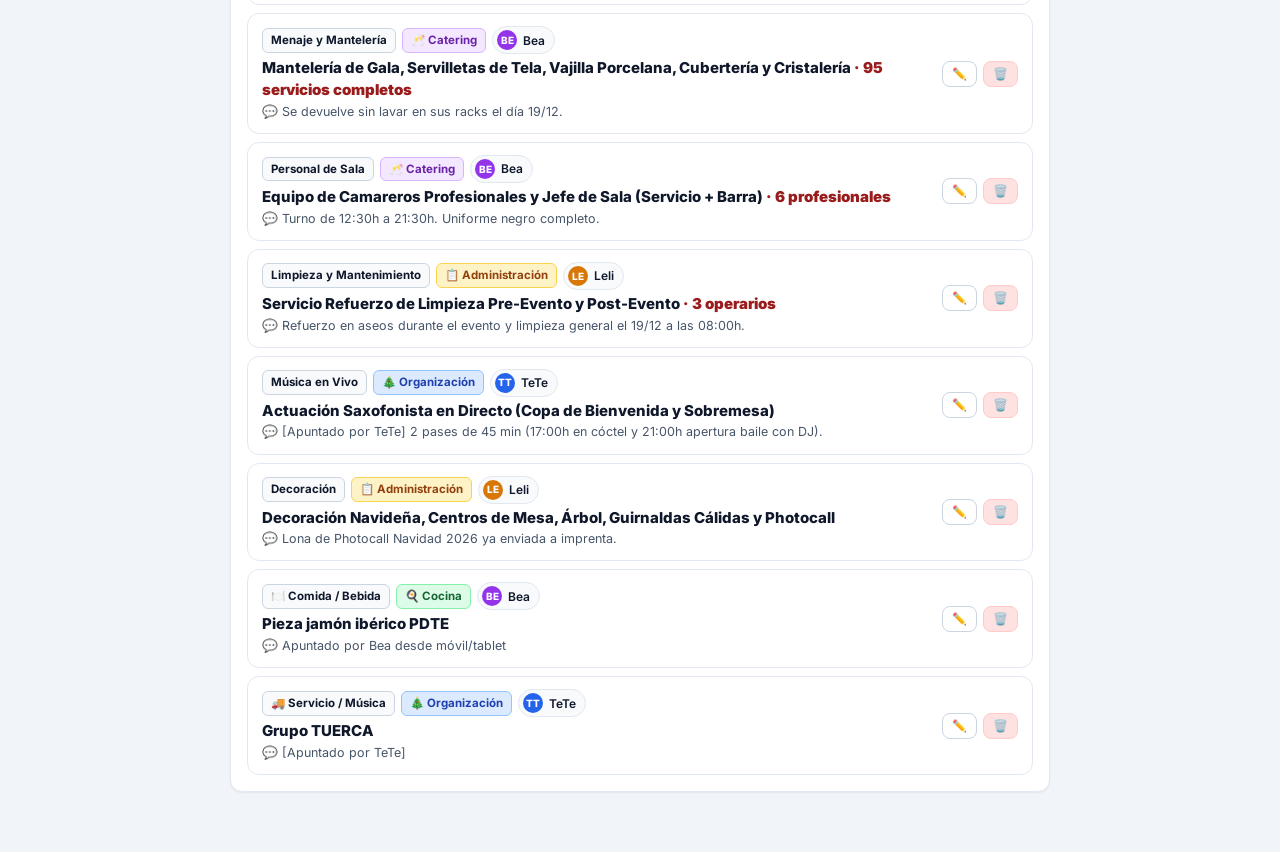
==== commit 5c875f81: "Actualizar movil.html en GitHub Pages (PIN ejemplo genérico, stock y web móvil)" ====
--- a/movil.html
+++ b/movil.html
@@ -20,7 +20,7 @@
   <link rel="preconnect" href="https://fonts.gstatic.com" crossorigin />
   <link href="https://fonts.googleapis.com/css2?family=Inter:wght@400;500;600;700;800;900&display=swap" rel="stylesheet" />
 
-  <link rel="stylesheet" href="css/styles.css?v=6" />
+  <link rel="stylesheet" href="css/styles.css?v=8" />
   <style>
     .topbar-left { flex-wrap: wrap !important; gap: 8px 12px !important; }
     .countdown-pill { display: inline-block !important; white-space: nowrap !important; flex-shrink: 0 !important; font-size: 13px !important; font-weight: 800 !important; padding: 5px 12px !important; line-height: 1.3 !important; }
@@ -161,8 +161,31 @@
     </div>
   </div>
 
+  <!-- MODAL DE SUBIDA DE FACTURAS Y DOCUMENTOS DE CONSULTA -->
+  <div class="modal-backdrop" id="doc-upload-modal">
+    <div class="modal-box" style="max-width:680px;">
+      <div class="modal-header">
+        <h3 class="modal-title">📤 Subir Factura o Foto (Solo Consulta)</h3>
+        <button class="btn btn-secondary btn-sm" onclick="DocsModule.closeUploadModal()">✕</button>
+      </div>
+      <form onsubmit="DocsModule.saveUploadedDocument(event)">
+        <div class="modal-body" id="doc-upload-modal-body"></div>
+        <div class="modal-footer">
+          <button type="button" class="btn btn-secondary" onclick="DocsModule.closeUploadModal()">Cancelar</button>
+          <button type="submit" class="btn btn-primary" id="doc-upload-submit-btn">💾 Archivar y Consultar</button>
+        </div>
+      </form>
+    </div>
+  </div>
+
+  <!-- MODAL VISUALIZADOR INTERACTIVO DE DOCUMENTOS (ZOOM, ROTACIÓN Y DESPLAZAMIENTO H/V + RESUMEN) -->
+  <div class="modal-backdrop" id="doc-viewer-modal">
+    <div class="doc-viewer-shell" id="doc-viewer-modal-content"></div>
+  </div>
+
   <section id="print-document" aria-hidden="true"></section>
-  <script src="js/app.js?v=6"></script>
+  <script src="js/docs-module.js?v=8"></script>
+  <script src="js/app.js?v=8"></script>
 </body>
 </html>
 
--- a/css/styles.css
+++ b/css/styles.css
@@ -796,7 +796,7 @@
 
   .bottom-nav {
     display: grid;
-    grid-template-columns: repeat(5, 1fr);
+    grid-template-columns: repeat(6, 1fr);
     position: fixed;
     bottom: 0;
     left: 0;
@@ -887,7 +887,7 @@
 
 .quick-two-tabs {
   display: grid;
-  grid-template-columns: repeat(2, 1fr);
+  grid-template-columns: repeat(3, 1fr);
   gap: 10px;
 }
 
@@ -1162,6 +1162,200 @@
 }
 
 /* ==========================================================================
+   ARCHIVO DE FACTURAS Y VISUALIZADOR CON ZOOM, ROTACIÓN Y DESPLAZAMIENTO H/V
+   ========================================================================== */
+.docs-cards-grid {
+  display: grid;
+  grid-template-columns: repeat(auto-fill, minmax(340px, 1fr));
+  gap: 14px;
+}
+
+.doc-archive-card {
+  padding: 16px;
+  display: flex;
+  flex-direction: column;
+  gap: 8px;
+  transition: transform 0.15s ease, box-shadow 0.15s ease;
+}
+
+.doc-archive-card:hover {
+  box-shadow: var(--shadow-md);
+}
+
+.doc-summary-preview {
+  margin-top: 6px;
+  padding: 10px 12px;
+  background: var(--bg-subtle);
+  border: 1px solid var(--border-color);
+  border-radius: 8px;
+  font-size: 12px;
+  color: var(--text-muted);
+  white-space: pre-line;
+  max-height: 118px;
+  overflow: hidden;
+  line-height: 1.4;
+}
+
+.doc-dropzone {
+  border: 2px dashed var(--border-strong);
+  border-radius: 12px;
+  padding: 20px 16px;
+  text-align: center;
+  background: var(--bg-subtle);
+  cursor: pointer;
+  transition: all 0.15s ease;
+}
+
+.doc-dropzone:hover,
+.doc-dropzone.dragover {
+  border-color: #2563eb;
+  background: rgba(37, 99, 235, 0.06);
+}
+
+.doc-viewer-shell {
+  width: 96vw;
+  height: 94vh;
+  max-width: 1720px;
+  background: var(--bg-surface);
+  border-radius: 14px;
+  overflow: hidden;
+  display: flex;
+  flex-direction: column;
+  box-shadow: 0 20px 50px rgba(0, 0, 0, 0.45);
+  border: 1px solid var(--border-strong);
+}
+
+.doc-viewer-toolbar {
+  background: #0f172a;
+  color: #fff;
+  padding: 10px 16px;
+  display: flex;
+  align-items: center;
+  justify-content: space-between;
+  gap: 10px;
+  flex-wrap: wrap;
+  border-bottom: 1px solid #334155;
+}
+
+.doc-viewer-controls-group {
+  display: flex;
+  align-items: center;
+  gap: 8px;
+  flex-wrap: wrap;
+}
+
+.viewer-pill-group {
+  display: inline-flex;
+  align-items: center;
+  gap: 4px;
+  background: rgba(255, 255, 255, 0.08);
+  border: 1px solid rgba(255, 255, 255, 0.16);
+  padding: 4px 8px;
+  border-radius: 10px;
+}
+
+.viewer-ctrl-btn {
+  background: rgba(255, 255, 255, 0.12);
+  color: #f8fafc;
+  border: 1px solid rgba(255, 255, 255, 0.18);
+  border-radius: 6px;
+  padding: 4px 8px;
+  font-size: 12px;
+  font-weight: 700;
+  cursor: pointer;
+  transition: background 0.12s ease;
+}
+
+.viewer-ctrl-btn:hover {
+  background: rgba(255, 255, 255, 0.24);
+}
+
+.doc-viewer-body {
+  flex: 1;
+  display: flex;
+  min-height: 0;
+  overflow: hidden;
+}
+
+.doc-viewer-main-col {
+  flex: 1;
+  display: flex;
+  flex-direction: column;
+  min-width: 0;
+  background: #111827;
+}
+
+.doc-viewer-stage {
+  flex: 1;
+  position: relative;
+  overflow: hidden;
+  display: flex;
+  align-items: center;
+  justify-content: center;
+  cursor: grab;
+  user-select: none;
+  touch-action: none;
+  background-image: radial-gradient(rgba(255, 255, 255, 0.08) 1px, transparent 1px);
+  background-size: 20px 20px;
+}
+
+.doc-viewer-stage.dragging {
+  cursor: grabbing;
+}
+
+.doc-viewer-stage-inner {
+  transform-origin: center center;
+  transition: transform 0.04s linear;
+  display: flex;
+  align-items: center;
+  justify-content: center;
+}
+
+.doc-viewer-media {
+  max-width: 90%;
+  max-height: 80vh;
+  box-shadow: 0 10px 32px rgba(0, 0, 0, 0.55);
+  background: #ffffff;
+  border-radius: 4px;
+  pointer-events: none;
+}
+
+.doc-viewer-panbars {
+  background: #1e293b;
+  border-top: 1px solid #334155;
+  padding: 8px 14px;
+  display: flex;
+  align-items: center;
+  gap: 16px;
+  flex-wrap: wrap;
+}
+
+.doc-viewer-sidebar {
+  width: 380px;
+  background: var(--bg-surface);
+  border-left: 1px solid var(--border-color);
+  padding: 14px 16px;
+  display: flex;
+  flex-direction: column;
+  overflow-y: auto;
+}
+
+@media (max-width: 960px) {
+  .doc-viewer-body {
+    flex-direction: column;
+    overflow-y: auto;
+  }
+  .doc-viewer-stage {
+    min-height: 52vh;
+  }
+  .doc-viewer-sidebar {
+    width: 100%;
+    border-left: none;
+    border-top: 1px solid var(--border-color);
+  }
+}
+
+/* ==========================================================================
    MOTOR DE IMPRESIÓN INTELIGENTE (@media print - A4 BLANCO Y NEGRO LIMPIO)
    ========================================================================== */
 @media print {
